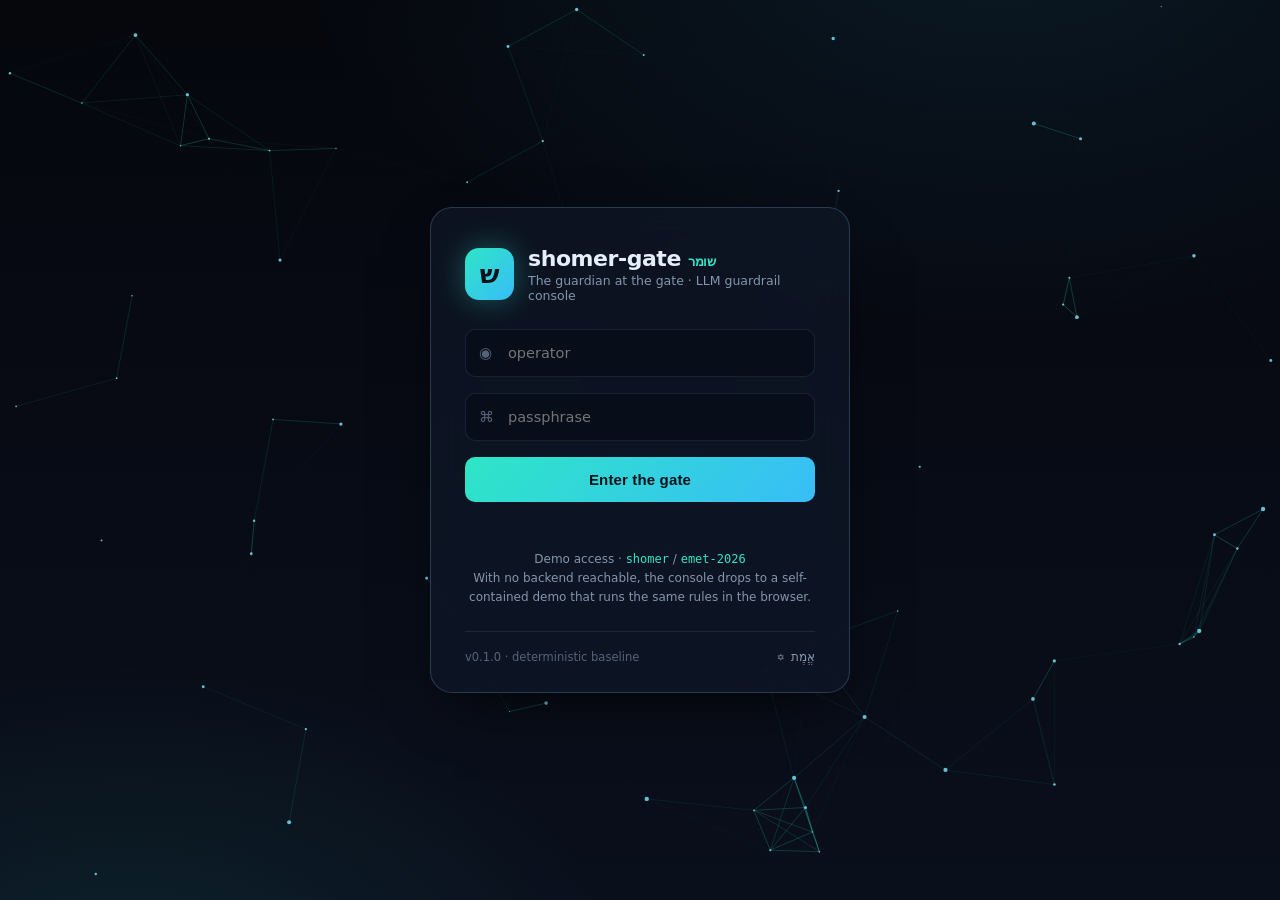
==== web/index.html @ f284ad94 "feat: shomer-gate 0.1.0, deterministic LLM guardrail with tamper-evident ledger" ====
<!doctype html>
<html lang="en">
<head>
  <meta charset="utf-8" />
  <meta name="viewport" content="width=device-width, initial-scale=1" />
  <title>shomer-gate · sign in</title>
  <meta name="description" content="The guardian at the gate. A deterministic guardrail console for LLM traffic." />
  <link rel="icon" href="data:image/svg+xml,%3Csvg xmlns='http://www.w3.org/2000/svg' viewBox='0 0 100 100'%3E%3Crect width='100' height='100' rx='22' fill='%232ee6c6'/%3E%3Ctext x='50' y='70' font-size='62' text-anchor='middle' fill='%2304121a' font-family='monospace'%3E%D7%A9%3C/text%3E%3C/svg%3E" />
  <link rel="stylesheet" href="assets/css/style.css" />
</head>
<body>
  <canvas id="neural"></canvas>

  <main class="login-wrap">
    <section class="login-card" aria-label="Sign in">
      <header class="brand">
        <div class="sigil" aria-hidden="true">ש</div>
        <div>
          <h1>shomer-gate <span class="he">שומר</span></h1>
          <p>The guardian at the gate · LLM guardrail console</p>
        </div>
      </header>

      <form id="login-form" autocomplete="off" novalidate>
        <div class="field">
          <input id="username" name="username" type="text" placeholder="operator" aria-label="Username" required />
          <span class="ico" aria-hidden="true">◉</span>
        </div>
        <div class="field">
          <input id="password" name="password" type="password" placeholder="passphrase" aria-label="Passphrase" required />
          <span class="ico" aria-hidden="true">⌘</span>
        </div>
        <button class="btn" id="submit" type="submit">Enter the gate</button>
        <div class="status" id="status" role="status" aria-live="polite"></div>
      </form>

      <p class="hint">
        Demo access &middot; <code>shomer</code> / <code>emet-2026</code><br />
        With no backend reachable, the console drops to a self-contained demo that
        runs the same rules in the browser.
      </p>

      <footer class="login-foot">
        <span>v0.1.0 · deterministic baseline</span>
        <span class="he" title="emet, truth">✡︎ אֱמֶת</span>
      </footer>
    </section>
  </main>

  <script src="assets/js/neural-bg.js"></script>
  <script src="assets/js/guardrail.js"></script>
  <script src="assets/js/auth.js"></script>
</body>
</html>
---- web/assets/css/style.css ----
/* shomer-gate. Dark, glass, neural. Zero dependencies, hand-authored.
   The look is deliberate: a guardrail console reads as an instrument, not a
   marketing page. Everything is driven by CSS variables so the three verdict
   states share one source of truth with the engine. */

:root {
  --bg: #05070d;
  --bg-2: #0a0f1c;
  --panel: rgba(16, 23, 38, 0.72);
  --panel-solid: #10172a;
  --stroke: rgba(120, 160, 210, 0.14);
  --stroke-strong: rgba(120, 160, 210, 0.28);
  --text: #e6eefb;
  --muted: #8396ad;
  --faint: #566379;

  --accent: #2ee6c6;
  --accent-2: #38bdf8;
  --accent-glow: rgba(46, 230, 198, 0.35);

  --allow: #37d98a;
  --review: #ffb64a;
  --block: #ff5f6d;

  --allow-dim: rgba(55, 217, 138, 0.14);
  --review-dim: rgba(255, 182, 74, 0.14);
  --block-dim: rgba(255, 95, 109, 0.14);

  --radius: 16px;
  --radius-sm: 10px;
  --shadow: 0 24px 60px -24px rgba(0, 0, 0, 0.8);
  --mono: ui-monospace, "SF Mono", "JetBrains Mono", "Cascadia Code", Menlo, Consolas, monospace;
  --sans: "Inter", system-ui, -apple-system, "Segoe UI", Roboto, sans-serif;
}

* { box-sizing: border-box; margin: 0; padding: 0; }

html, body {
  height: 100%;
  background: var(--bg);
  color: var(--text);
  font-family: var(--sans);
  -webkit-font-smoothing: antialiased;
  text-rendering: optimizeLegibility;
}

a { color: var(--accent-2); text-decoration: none; }
a:hover { text-decoration: underline; }

#neural {
  position: fixed;
  inset: 0;
  z-index: 0;
  display: block;
  background:
    radial-gradient(1200px 700px at 78% -10%, rgba(56, 189, 248, 0.10), transparent 60%),
    radial-gradient(900px 600px at 10% 110%, rgba(46, 230, 198, 0.09), transparent 55%),
    linear-gradient(180deg, var(--bg), var(--bg-2));
}

/* ----------------------------------------------------------------- login -- */
.login-wrap {
  position: relative;
  z-index: 1;
  min-height: 100vh;
  display: grid;
  place-items: center;
  padding: 24px;
}

.login-card {
  width: min(420px, 100%);
  background: var(--panel);
  backdrop-filter: blur(18px) saturate(140%);
  -webkit-backdrop-filter: blur(18px) saturate(140%);
  border: 1px solid var(--stroke-strong);
  border-radius: 22px;
  box-shadow: var(--shadow);
  padding: 38px 34px 28px;
  animation: rise 0.6s cubic-bezier(0.16, 1, 0.3, 1);
}

@keyframes rise {
  from { opacity: 0; transform: translateY(18px) scale(0.98); }
  to { opacity: 1; transform: none; }
}

.brand {
  display: flex;
  align-items: center;
  gap: 14px;
  margin-bottom: 26px;
}

.sigil {
  width: 52px; height: 52px;
  display: grid; place-items: center;
  border-radius: 14px;
  font-size: 26px;
  color: #04121a;
  font-weight: 700;
  background: linear-gradient(135deg, var(--accent), var(--accent-2));
  box-shadow: 0 0 30px var(--accent-glow);
}

.brand h1 { font-size: 22px; letter-spacing: -0.02em; }
.brand .he { font-family: var(--mono); color: var(--accent); font-size: 13px; }
.brand p { color: var(--muted); font-size: 12.5px; margin-top: 2px; }

.field { position: relative; margin-bottom: 16px; }

.field input {
  width: 100%;
  padding: 15px 14px 15px 42px;
  background: rgba(6, 11, 22, 0.6);
  border: 1px solid var(--stroke);
  border-radius: var(--radius-sm);
  color: var(--text);
  font-size: 14.5px;
  font-family: var(--sans);
  transition: border-color 0.18s, box-shadow 0.18s;
}

.field input:focus {
  outline: none;
  border-color: var(--accent);
  box-shadow: 0 0 0 3px var(--accent-glow);
}

.field .ico {
  position: absolute;
  left: 14px; top: 50%;
  transform: translateY(-50%);
  color: var(--faint);
  font-size: 15px;
}

.field input:focus + .ico { color: var(--accent); }

.btn {
  width: 100%;
  padding: 14px;
  border: none;
  border-radius: var(--radius-sm);
  font-size: 15px;
  font-weight: 600;
  letter-spacing: 0.01em;
  color: #04121a;
  background: linear-gradient(135deg, var(--accent), var(--accent-2));
  cursor: pointer;
  transition: transform 0.12s, box-shadow 0.2s, opacity 0.2s;
}

.btn:hover { transform: translateY(-1px); box-shadow: 0 10px 30px -8px var(--accent-glow); }
.btn:active { transform: none; }
.btn:disabled { opacity: 0.6; cursor: wait; }

.hint {
  margin-top: 16px;
  font-size: 12px;
  color: var(--muted);
  text-align: center;
  line-height: 1.6;
}
.hint code { font-family: var(--mono); color: var(--accent); }

.status {
  min-height: 20px;
  margin-top: 12px;
  font-size: 13px;
  text-align: center;
}
.status.err { color: var(--block); }
.status.ok { color: var(--allow); }

.login-foot {
  margin-top: 24px;
  padding-top: 18px;
  border-top: 1px solid var(--stroke);
  display: flex;
  justify-content: space-between;
  align-items: center;
  font-size: 11.5px;
  color: var(--faint);
}
.login-foot .he { font-family: var(--mono); color: var(--muted); }

/* ------------------------------------------------------------- dashboard -- */
.app {
  position: relative;
  z-index: 1;
  min-height: 100vh;
  display: flex;
  flex-direction: column;
}

.topbar {
  display: flex;
  align-items: center;
  gap: 18px;
  padding: 14px 22px;
  background: rgba(8, 12, 22, 0.78);
  backdrop-filter: blur(14px);
  border-bottom: 1px solid var(--stroke);
  position: sticky;
  top: 0;
  z-index: 5;
}

.topbar .sigil { width: 38px; height: 38px; border-radius: 11px; font-size: 19px; }
.topbar h1 { font-size: 16px; letter-spacing: -0.01em; }
.topbar h1 small { color: var(--muted); font-weight: 400; font-size: 12px; margin-left: 6px; }

.spacer { flex: 1; }

.legend { display: flex; gap: 14px; align-items: center; font-size: 12px; color: var(--muted); }
.legend .dot { width: 9px; height: 9px; border-radius: 50%; display: inline-block; margin-right: 5px; }
.dot.allow { background: var(--allow); }
.dot.review { background: var(--review); }
.dot.block { background: var(--block); }

.chip {
  display: inline-flex; align-items: center; gap: 7px;
  font-family: var(--mono); font-size: 11.5px;
  padding: 6px 11px; border-radius: 999px;
  border: 1px solid var(--stroke-strong);
  color: var(--muted);
  background: rgba(6, 11, 22, 0.5);
}
.chip .pulse { width: 8px; height: 8px; border-radius: 50%; background: var(--allow); box-shadow: 0 0 8px var(--allow); }
.chip.broken { color: var(--block); border-color: var(--block); }
.chip.broken .pulse { background: var(--block); box-shadow: 0 0 8px var(--block); }

.ghost {
  background: transparent;
  border: 1px solid var(--stroke-strong);
  color: var(--muted);
  padding: 8px 14px;
  border-radius: var(--radius-sm);
  font-size: 13px;
  cursor: pointer;
  transition: border-color 0.18s, color 0.18s;
}
.ghost:hover { border-color: var(--accent); color: var(--accent); }

.grid {
  flex: 1;
  display: grid;
  grid-template-columns: 1.05fr 1fr;
  gap: 18px;
  padding: 20px 22px 40px;
  max-width: 1320px;
  width: 100%;
  margin: 0 auto;
}

.col { display: flex; flex-direction: column; gap: 18px; min-width: 0; }

.panel {
  background: var(--panel);
  backdrop-filter: blur(14px);
  border: 1px solid var(--stroke);
  border-radius: var(--radius);
  box-shadow: var(--shadow);
  overflow: hidden;
}

.panel h2 {
  font-size: 13px;
  text-transform: uppercase;
  letter-spacing: 0.08em;
  color: var(--muted);
  padding: 16px 18px;
  border-bottom: 1px solid var(--stroke);
  display: flex;
  align-items: center;
  gap: 8px;
}
.panel h2 .n { margin-left: auto; font-family: var(--mono); font-size: 11px; color: var(--faint); letter-spacing: 0; }
.panel .body { padding: 18px; }

textarea#prompt {
  width: 100%;
  min-height: 130px;
  resize: vertical;
  padding: 14px;
  background: rgba(6, 11, 22, 0.6);
  border: 1px solid var(--stroke);
  border-radius: var(--radius-sm);
  color: var(--text);
  font-family: var(--mono);
  font-size: 13.5px;
  line-height: 1.55;
}
textarea#prompt:focus { outline: none; border-color: var(--accent); box-shadow: 0 0 0 3px var(--accent-glow); }

.samples { display: flex; flex-wrap: wrap; gap: 8px; margin: 14px 0; }
.sample {
  font-family: var(--mono);
  font-size: 11.5px;
  padding: 6px 10px;
  border-radius: 8px;
  border: 1px solid var(--stroke);
  background: rgba(6, 11, 22, 0.4);
  color: var(--muted);
  cursor: pointer;
  transition: all 0.15s;
}
.sample:hover { border-color: var(--accent-2); color: var(--accent-2); }

.row { display: flex; gap: 10px; align-items: center; }
.btn.sm { width: auto; padding: 11px 20px; }

/* verdict card */
.verdict {
  border-radius: var(--radius-sm);
  border: 1px solid var(--stroke);
  padding: 20px;
  transition: all 0.3s;
}
.verdict.allow { background: var(--allow-dim); border-color: var(--allow); }
.verdict.review { background: var(--review-dim); border-color: var(--review); }
.verdict.block { background: var(--block-dim); border-color: var(--block); }
.verdict.empty { color: var(--faint); text-align: center; font-family: var(--mono); font-size: 13px; }

.verdict .head { display: flex; align-items: baseline; gap: 12px; }
.verdict .label { font-size: 26px; font-weight: 700; letter-spacing: -0.02em; text-transform: uppercase; }
.verdict.allow .label { color: var(--allow); }
.verdict.review .label { color: var(--review); }
.verdict.block .label { color: var(--block); }
.verdict .score { font-family: var(--mono); font-size: 13px; color: var(--muted); margin-left: auto; }

.gauge {
  height: 8px; border-radius: 999px; margin: 16px 0 6px;
  background: rgba(6, 11, 22, 0.7);
  overflow: hidden; position: relative;
}
.gauge > i { position: absolute; inset: 0 auto 0 0; border-radius: 999px; transition: width 0.5s cubic-bezier(0.16,1,0.3,1); }
.verdict.allow .gauge > i { background: var(--allow); }
.verdict.review .gauge > i { background: var(--review); }
.verdict.block .gauge > i { background: var(--block); }
.gauge-legend { display: flex; justify-content: space-between; font-family: var(--mono); font-size: 10.5px; color: var(--faint); }

.rationale { margin-top: 14px; font-size: 13px; line-height: 1.6; color: var(--text); }

.evidence { margin-top: 16px; display: flex; flex-direction: column; gap: 8px; }
.hit {
  display: grid;
  grid-template-columns: auto 1fr auto;
  gap: 10px; align-items: center;
  padding: 10px 12px;
  border-radius: 9px;
  background: rgba(6, 11, 22, 0.5);
  border: 1px solid var(--stroke);
}
.hit .rid { font-family: var(--mono); font-size: 11px; font-weight: 700; color: var(--accent); }
.hit .cat { font-size: 12px; color: var(--muted); }
.hit .cat small { display: block; font-family: var(--mono); color: var(--text); margin-top: 2px; font-size: 11.5px; }
.hit .w { font-family: var(--mono); font-size: 12px; color: var(--block); }

/* metrics */
.kpis { display: grid; grid-template-columns: repeat(4, 1fr); gap: 10px; }
.kpi {
  text-align: center;
  padding: 14px 8px;
  border-radius: var(--radius-sm);
  background: rgba(6, 11, 22, 0.5);
  border: 1px solid var(--stroke);
}
.kpi .v { font-size: 22px; font-weight: 700; font-family: var(--mono); color: var(--accent); }
.kpi .k { font-size: 10.5px; text-transform: uppercase; letter-spacing: 0.06em; color: var(--muted); margin-top: 4px; }

.confusion { display: grid; grid-template-columns: repeat(4, 1fr); gap: 8px; margin-top: 14px; }
.cell { text-align: center; padding: 10px; border-radius: 8px; background: rgba(6,11,22,0.5); border: 1px solid var(--stroke); }
.cell b { display: block; font-family: var(--mono); font-size: 18px; }
.cell span { font-size: 10px; color: var(--muted); text-transform: uppercase; letter-spacing: 0.05em; }
.cell.tp b { color: var(--allow); } .cell.tn b { color: var(--accent-2); }
.cell.fp b { color: var(--block); } .cell.fn b { color: var(--review); }

.tech { margin-top: 16px; display: flex; flex-direction: column; gap: 9px; }
.tech-row { display: grid; grid-template-columns: 150px 1fr 42px; gap: 10px; align-items: center; font-size: 12px; }
.tech-row .name { color: var(--muted); font-family: var(--mono); font-size: 11px; }
.bar { height: 7px; border-radius: 999px; background: rgba(6,11,22,0.7); overflow: hidden; }
.bar > i { display: block; height: 100%; background: linear-gradient(90deg, var(--accent), var(--accent-2)); border-radius: 999px; }
.tech-row .pct { font-family: var(--mono); font-size: 11px; color: var(--text); text-align: right; }

/* ledger */
.ledger { display: flex; flex-direction: column; gap: 8px; max-height: 340px; overflow-y: auto; }
.lrec {
  display: grid;
  grid-template-columns: auto auto 1fr auto;
  gap: 10px; align-items: center;
  padding: 10px 12px; border-radius: 9px;
  background: rgba(6, 11, 22, 0.5);
  border: 1px solid var(--stroke);
  border-left-width: 3px;
  font-size: 12px;
}
.lrec.allow { border-left-color: var(--allow); }
.lrec.review { border-left-color: var(--review); }
.lrec.block { border-left-color: var(--block); }
.lrec .seq { font-family: var(--mono); color: var(--faint); font-size: 11px; }
.lrec .vd { font-family: var(--mono); font-weight: 700; font-size: 11px; text-transform: uppercase; }
.lrec.allow .vd { color: var(--allow); } .lrec.review .vd { color: var(--review); } .lrec.block .vd { color: var(--block); }
.lrec .seal { font-family: var(--mono); color: var(--faint); font-size: 10.5px; overflow: hidden; text-overflow: ellipsis; white-space: nowrap; }
.lrec .ts { font-family: var(--mono); color: var(--muted); font-size: 10.5px; }

.empty-note { color: var(--faint); font-family: var(--mono); font-size: 12.5px; text-align: center; padding: 18px; }

.mode-tag {
  font-family: var(--mono); font-size: 10.5px;
  padding: 3px 8px; border-radius: 6px;
  border: 1px solid var(--stroke-strong); color: var(--muted);
}
.mode-tag.live { color: var(--allow); border-color: var(--allow); }
.mode-tag.demo { color: var(--review); border-color: var(--review); }

@media (max-width: 920px) {
  .grid { grid-template-columns: 1fr; }
  .legend { display: none; }
}

/* thin scrollbar */
.ledger::-webkit-scrollbar { width: 8px; }
.ledger::-webkit-scrollbar-thumb { background: var(--stroke-strong); border-radius: 8px; }
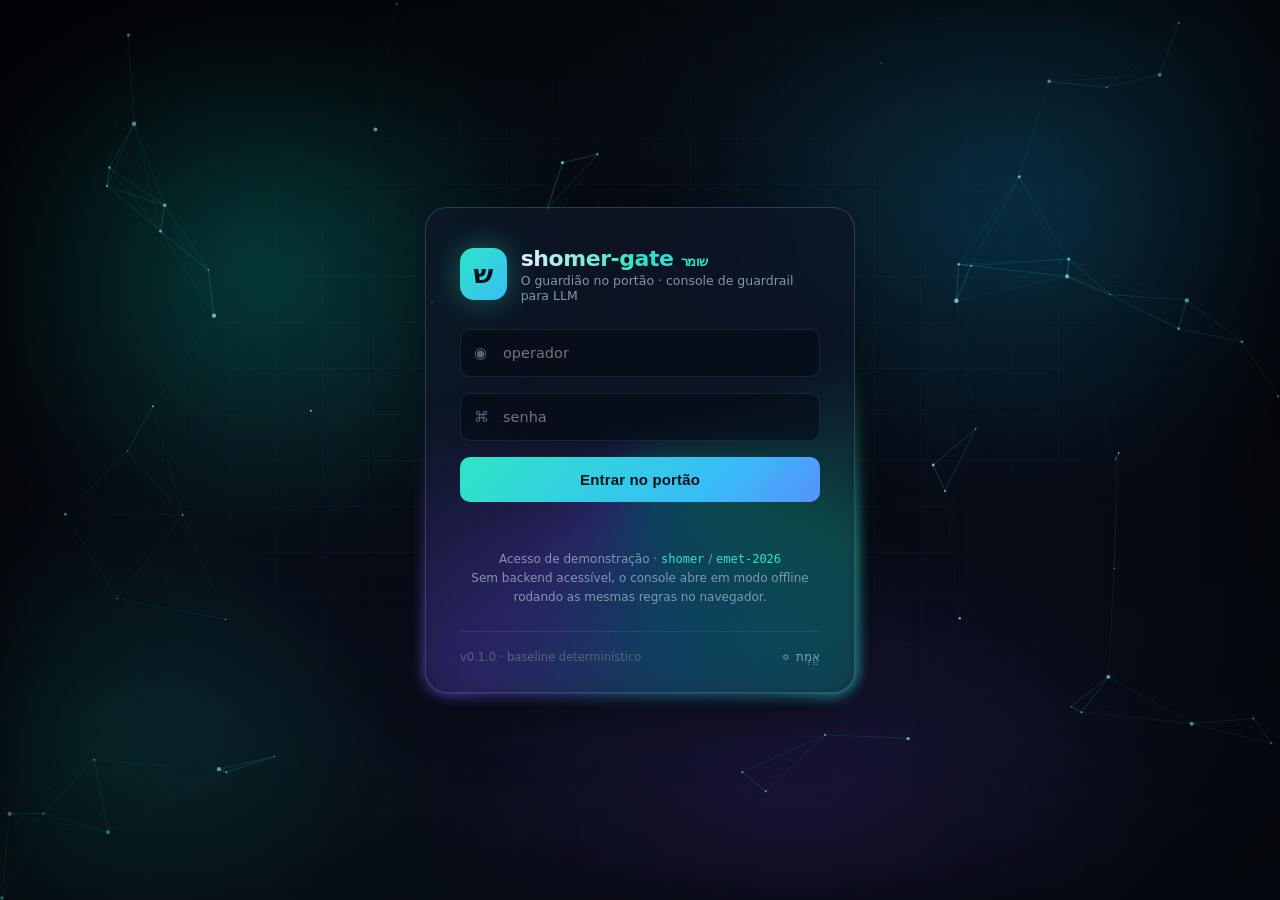
==== commit 61f06a2a: "feat(ui): tela de login com aurora, borda em gradiente animada, shimmer e rede neural reativa ao mou" ====
--- a/web/index.html
+++ b/web/index.html
@@ -1,49 +1,59 @@
 <!doctype html>
-<html lang="en">
+<html lang="pt-BR">
 <head>
   <meta charset="utf-8" />
   <meta name="viewport" content="width=device-width, initial-scale=1" />
-  <title>shomer-gate · sign in</title>
-  <meta name="description" content="The guardian at the gate. A deterministic guardrail console for LLM traffic." />
+  <title>shomer-gate · entrar</title>
+  <meta name="description" content="O guardião no portão. Console de guardrail determinístico para tráfego de LLM." />
   <link rel="icon" href="data:image/svg+xml,%3Csvg xmlns='http://www.w3.org/2000/svg' viewBox='0 0 100 100'%3E%3Crect width='100' height='100' rx='22' fill='%232ee6c6'/%3E%3Ctext x='50' y='70' font-size='62' text-anchor='middle' fill='%2304121a' font-family='monospace'%3E%D7%A9%3C/text%3E%3C/svg%3E" />
   <link rel="stylesheet" href="assets/css/style.css" />
 </head>
-<body>
-  <canvas id="neural"></canvas>
+<body class="login-body">
+  <div class="fx" aria-hidden="true">
+    <div class="aurora"></div>
+    <div class="grid"></div>
+    <canvas id="neural"></canvas>
+    <div class="vignette"></div>
+  </div>
 
   <main class="login-wrap">
-    <section class="login-card" aria-label="Sign in">
-      <header class="brand">
-        <div class="sigil" aria-hidden="true">ש</div>
-        <div>
-          <h1>shomer-gate <span class="he">שומר</span></h1>
-          <p>The guardian at the gate · LLM guardrail console</p>
-        </div>
-      </header>
+    <section class="card-shell">
+      <div class="scan" aria-hidden="true"></div>
+      <section class="login-card" aria-label="Entrar">
+        <header class="brand">
+          <div class="sigil" aria-hidden="true"><span>ש</span></div>
+          <div>
+            <h1><span class="grad">shomer-gate</span> <span class="he">שומר</span></h1>
+            <p>O guardião no portão · console de guardrail para LLM</p>
+          </div>
+        </header>
 
-      <form id="login-form" autocomplete="off" novalidate>
-        <div class="field">
-          <input id="username" name="username" type="text" placeholder="operator" aria-label="Username" required />
-          <span class="ico" aria-hidden="true">◉</span>
-        </div>
-        <div class="field">
-          <input id="password" name="password" type="password" placeholder="passphrase" aria-label="Passphrase" required />
-          <span class="ico" aria-hidden="true">⌘</span>
-        </div>
-        <button class="btn" id="submit" type="submit">Enter the gate</button>
-        <div class="status" id="status" role="status" aria-live="polite"></div>
-      </form>
+        <form id="login-form" autocomplete="off" novalidate>
+          <div class="field">
+            <input id="username" name="username" type="text" placeholder="operador" aria-label="Usuário" required />
+            <span class="ico" aria-hidden="true">◉</span>
+            <i class="under" aria-hidden="true"></i>
+          </div>
+          <div class="field">
+            <input id="password" name="password" type="password" placeholder="senha" aria-label="Senha" required />
+            <span class="ico" aria-hidden="true">⌘</span>
+            <i class="under" aria-hidden="true"></i>
+          </div>
+          <button class="btn" id="submit" type="submit"><span>Entrar no portão</span></button>
+          <div class="status" id="status" role="status" aria-live="polite"></div>
+        </form>
 
-      <p class="hint">
-        Demo access &middot; <code>shomer</code> / <code>emet-2026</code><br />
-        With no backend reachable, the console drops to a self-contained demo that
-        runs the same rules in the browser.
-      </p>
+        <p class="hint">
+          Acesso de demonstração &middot; <code>shomer</code> / <code>emet-2026</code><br />
+          Sem backend acessível, o console abre em modo offline rodando as mesmas
+          regras no navegador.
+        </p>
 
-      <footer class="login-foot">
-        <span>v0.1.0 · deterministic baseline</span>
-        <span class="he" title="emet, truth">✡︎ אֱמֶת</span>
-      </footer>
+        <footer class="login-foot">
+          <span>v0.1.0 · baseline determinístico</span>
+          <span class="he" title="emet, verdade">✡︎ אֱמֶת</span>
+        </footer>
+      </section>
     </section>
   </main>
 
--- a/web/assets/css/style.css
+++ b/web/assets/css/style.css
@@ -423,3 +423,165 @@
 /* thin scrollbar */
 .ledger::-webkit-scrollbar { width: 8px; }
 .ledger::-webkit-scrollbar-thumb { background: var(--stroke-strong); border-radius: 8px; }
+
+/* ============================================================= login FX ==
+   Flashy, animated login. Zero dependencies: every effect is CSS or the
+   vanilla canvas. These rules come last so they extend the base login above.
+   A single media query disables all of it for prefers-reduced-motion. */
+
+:root { --violet: #7c5cff; }
+
+.login-body { overflow: hidden; }
+
+/* layered animated backdrop */
+.fx { position: fixed; inset: 0; z-index: 0; overflow: hidden; }
+.fx > * { position: absolute; inset: 0; }
+
+body.login-body {
+  background:
+    radial-gradient(1200px 700px at 78% -10%, rgba(56, 189, 248, 0.10), transparent 60%),
+    radial-gradient(900px 600px at 10% 110%, rgba(46, 230, 198, 0.09), transparent 55%),
+    linear-gradient(180deg, var(--bg), var(--bg-2));
+}
+
+#neural { background: transparent; }
+
+.aurora {
+  background:
+    radial-gradient(42% 52% at 20% 30%, rgba(46, 230, 198, 0.22), transparent 60%),
+    radial-gradient(46% 56% at 80% 22%, rgba(56, 189, 248, 0.20), transparent 60%),
+    radial-gradient(52% 52% at 62% 92%, rgba(124, 92, 255, 0.18), transparent 60%),
+    radial-gradient(40% 42% at 8% 82%, rgba(46, 230, 198, 0.14), transparent 60%);
+  filter: blur(34px) saturate(135%);
+  animation: auroraShift 20s ease-in-out infinite alternate;
+}
+@keyframes auroraShift {
+  0% { transform: translate3d(-4%, -2%, 0) scale(1.05) rotate(0deg); }
+  50% { transform: translate3d(3%, 2%, 0) scale(1.12) rotate(2deg); }
+  100% { transform: translate3d(2%, -3%, 0) scale(1.08) rotate(-2deg); }
+}
+
+.grid {
+  background-image:
+    linear-gradient(rgba(120, 160, 210, 0.08) 1px, transparent 1px),
+    linear-gradient(90deg, rgba(120, 160, 210, 0.08) 1px, transparent 1px);
+  background-size: 46px 46px;
+  -webkit-mask-image: radial-gradient(ellipse 72% 62% at 50% 42%, #000 28%, transparent 76%);
+  mask-image: radial-gradient(ellipse 72% 62% at 50% 42%, #000 28%, transparent 76%);
+  animation: gridPan 24s linear infinite;
+  opacity: 0.6;
+}
+@keyframes gridPan { from { background-position: 0 0; } to { background-position: 46px 46px; } }
+
+.vignette {
+  pointer-events: none;
+  box-shadow: inset 0 0 220px 60px rgba(0, 0, 0, 0.6);
+}
+
+/* glowing rotating border around the card */
+.card-shell {
+  position: relative;
+  width: min(430px, 100%);
+  border-radius: 24px;
+  isolation: isolate;
+}
+.card-shell::before {
+  content: "";
+  position: absolute;
+  inset: -1.5px;
+  border-radius: 26px;
+  z-index: 0;
+  background: conic-gradient(from 0deg,
+    transparent 0 18%, var(--accent) 32%, var(--accent-2) 48%,
+    var(--violet) 60%, transparent 78% 100%);
+  filter: blur(7px);
+  opacity: 0.85;
+  animation: borderSpin 7s linear infinite;
+}
+@keyframes borderSpin { to { transform: rotate(1turn); } }
+
+.login-card {
+  position: relative;
+  z-index: 1;
+  width: 100%;
+  animation: cardIn 0.75s cubic-bezier(0.16, 1, 0.3, 1) both;
+}
+@keyframes cardIn {
+  from { opacity: 0; transform: translateY(24px) scale(0.96); filter: blur(7px); }
+  to { opacity: 1; transform: none; filter: none; }
+}
+
+/* scanline sweeping over the card */
+.scan { position: absolute; inset: 0; border-radius: 24px; overflow: hidden; pointer-events: none; z-index: 3; }
+.scan::before {
+  content: "";
+  position: absolute; left: 0; right: 0; height: 36%; top: -40%;
+  background: linear-gradient(180deg, transparent, rgba(46, 230, 198, 0.12), transparent);
+  animation: scanSweep 5s ease-in-out infinite;
+}
+@keyframes scanSweep { 0% { top: -40%; } 62% { top: 112%; } 100% { top: 112%; } }
+
+/* staggered entrance for the inner elements */
+.brand { animation: fieldIn 0.6s both 0.10s; }
+.login-card form .field:nth-of-type(1) { animation: fieldIn 0.6s both 0.20s; }
+.login-card form .field:nth-of-type(2) { animation: fieldIn 0.6s both 0.30s; }
+.hint { animation: fieldIn 0.6s both 0.52s; }
+@keyframes fieldIn { from { opacity: 0; transform: translateY(12px); } to { opacity: 1; transform: none; } }
+
+/* pulsing sigil with a soft float */
+.sigil { animation: sigilPulse 3.4s ease-in-out infinite; }
+.sigil span { display: block; animation: sigilSpin 12s ease-in-out infinite; }
+@keyframes sigilPulse {
+  0%, 100% { box-shadow: 0 0 24px var(--accent-glow); transform: translateY(0); }
+  50% { box-shadow: 0 0 46px var(--accent-glow), 0 0 14px rgba(124, 92, 255, 0.5); transform: translateY(-3px); }
+}
+@keyframes sigilSpin { 0%, 72%, 100% { transform: rotateY(0deg); } 86% { transform: rotateY(360deg); } }
+
+/* animated gradient wordmark */
+.brand h1 .grad {
+  background: linear-gradient(90deg, #e6eefb, var(--accent), var(--accent-2), var(--violet), #e6eefb);
+  background-size: 300% 100%;
+  -webkit-background-clip: text; background-clip: text;
+  color: transparent;
+  animation: titleGrad 6s linear infinite;
+}
+@keyframes titleGrad { to { background-position: 300% 0; } }
+
+/* field focus glow + animated underline */
+.field input:focus {
+  box-shadow: 0 0 0 3px var(--accent-glow), 0 0 26px -6px var(--accent-glow);
+}
+.field .under {
+  position: absolute; left: 10%; right: 10%; bottom: 0; height: 2px; border-radius: 2px;
+  background: linear-gradient(90deg, transparent, var(--accent), var(--accent-2), transparent);
+  transform: scaleX(0); transform-origin: center; opacity: 0;
+  transition: transform 0.3s ease, opacity 0.3s ease;
+}
+.field input:focus ~ .under { transform: scaleX(1); opacity: 1; }
+
+/* flowing gradient button with a shimmer sweep */
+.btn {
+  position: relative;
+  overflow: hidden;
+  background-image: linear-gradient(135deg, var(--accent), var(--accent-2), var(--violet), var(--accent));
+  background-size: 220% 100%;
+  animation: btnFlow 6s ease infinite, fieldIn 0.6s both 0.42s;
+}
+@keyframes btnFlow { 0%, 100% { background-position: 0 0; } 50% { background-position: 100% 0; } }
+.btn > span { position: relative; z-index: 2; }
+.btn::after {
+  content: ""; position: absolute; top: 0; left: -60%; width: 42%; height: 100%; z-index: 1;
+  background: linear-gradient(100deg, transparent, rgba(255, 255, 255, 0.5), transparent);
+  transform: skewX(-18deg);
+  animation: shimmer 3.6s ease-in-out infinite;
+}
+@keyframes shimmer { 0% { left: -60%; } 55% { left: 135%; } 100% { left: 135%; } }
+.btn:hover { box-shadow: 0 14px 40px -10px var(--accent-glow), 0 0 0 1px rgba(255, 255, 255, 0.08) inset; }
+
+/* respect reduced motion: kill every animation above */
+@media (prefers-reduced-motion: reduce) {
+  .aurora, .grid, .card-shell::before, .login-card, .scan::before, .brand,
+  .login-card form .field, .hint, .sigil, .sigil span, .brand h1 .grad,
+  .btn, .btn::after { animation: none !important; }
+  .brand h1 .grad { color: var(--accent); }
+}
